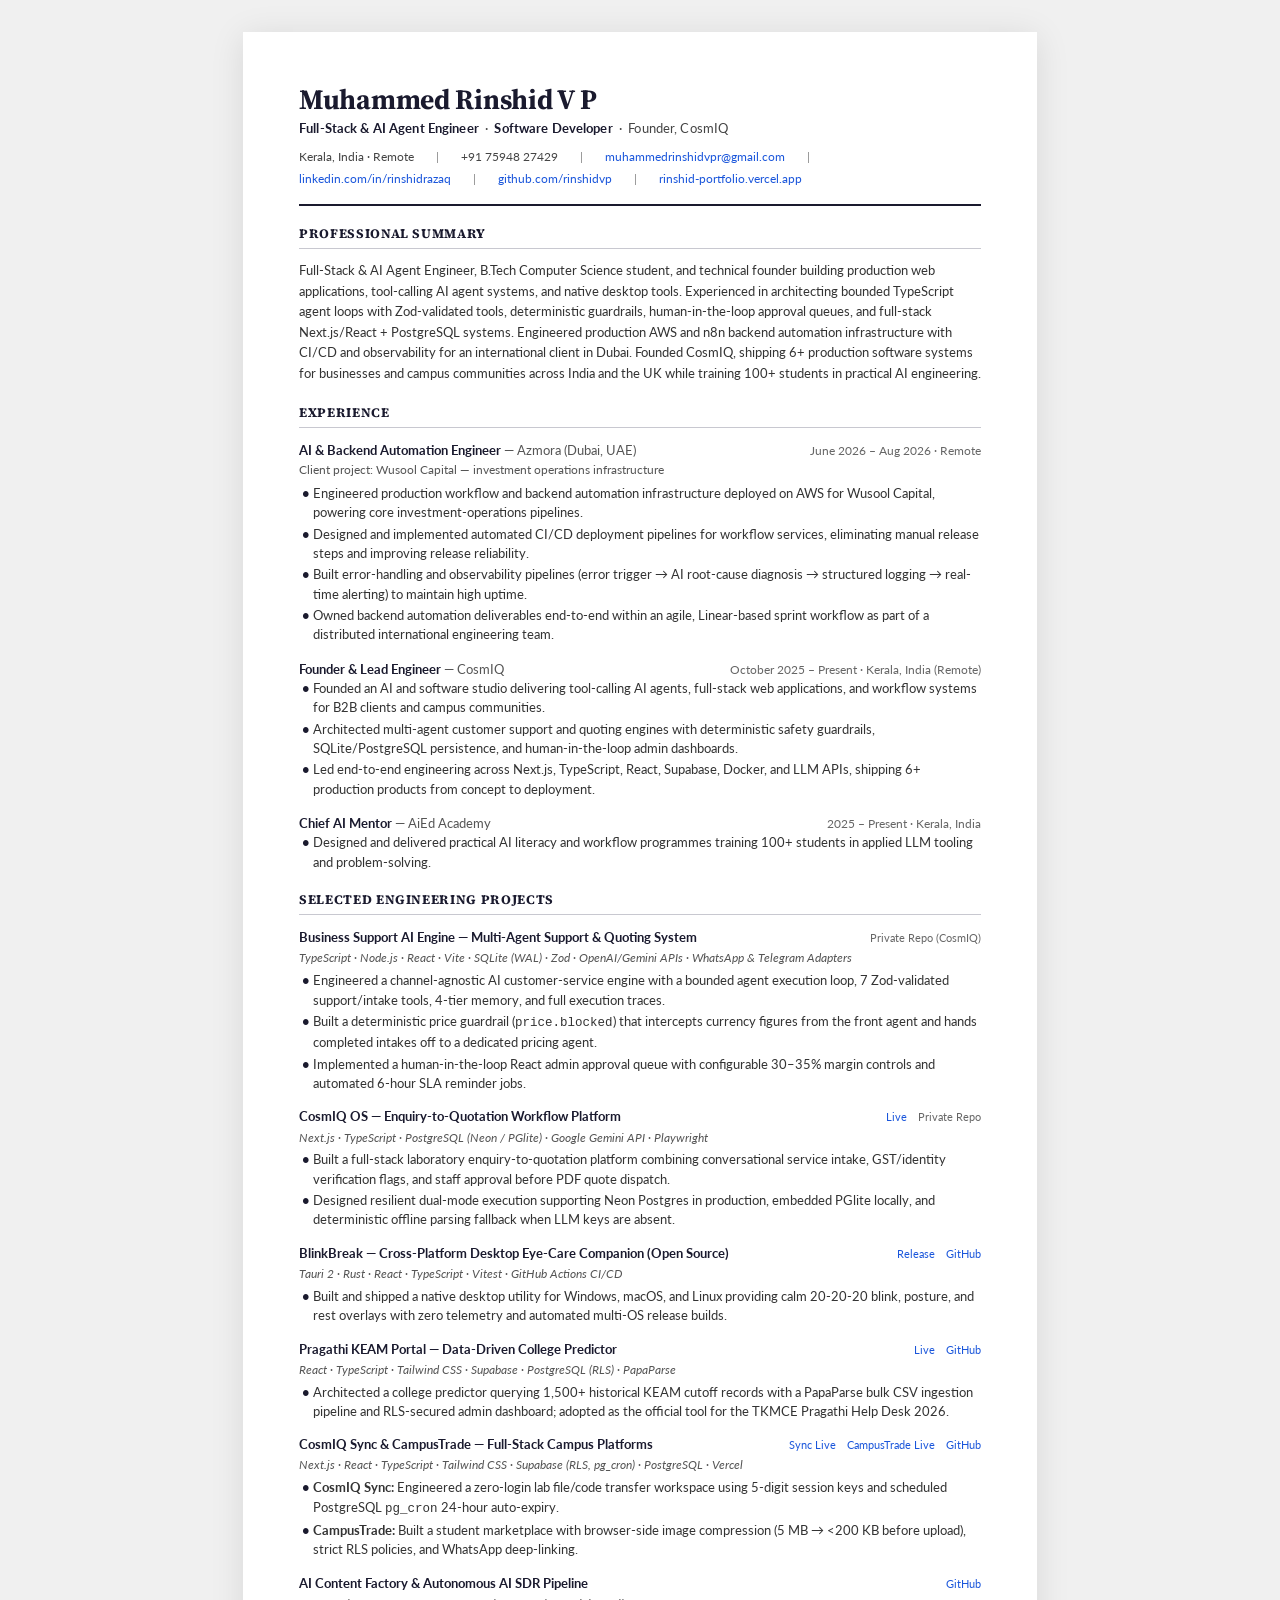
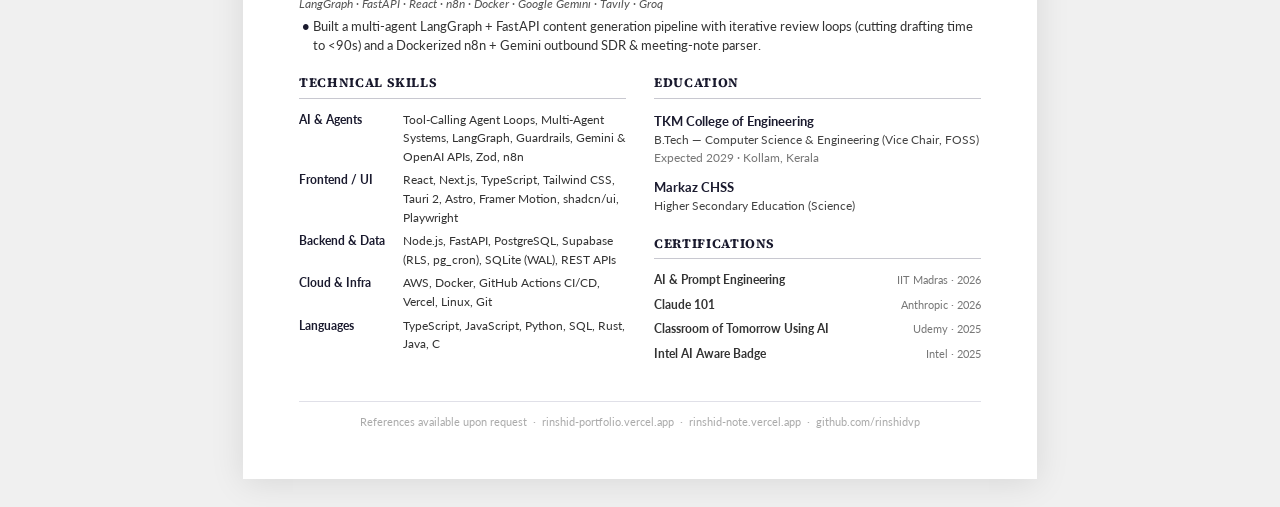
==== Rinshid_CV.html @ 0d2c5be7 "Position portfolio and CV around Full-Stack and AI Agent engineering" ====
<!DOCTYPE html>
<html lang="en">
<head>
<meta charset="UTF-8">
<meta name="viewport" content="width=device-width, initial-scale=1.0">
<title>Muhammed Rinshid V P — CV</title>
<link href="https://fonts.googleapis.com/css2?family=Lato:wght@300;400;700;900&family=Source+Serif+4:wght@400;600;700&display=swap" rel="stylesheet">
<style>
  * { margin: 0; padding: 0; box-sizing: border-box; }

  body {
    font-family: 'Lato', Arial, sans-serif;
    background: #f0f0f0;
    color: #1a1a1a;
    font-size: 13px;
    line-height: 1.55;
    -webkit-print-color-adjust: exact;
    print-color-adjust: exact;
  }

  .page {
    max-width: 794px;
    margin: 32px auto;
    background: #ffffff;
    padding: 52px 56px 48px;
    box-shadow: 0 4px 32px rgba(0,0,0,0.10);
  }

  /* HEADER */
  .header {
    border-bottom: 2.5px solid #1a1a2e;
    padding-bottom: 16px;
    margin-bottom: 18px;
  }

  h1 {
    font-family: 'Source Serif 4', Georgia, serif;
    font-size: 28px;
    font-weight: 700;
    letter-spacing: -0.01em;
    color: #1a1a2e;
    line-height: 1.1;
  }

  .headline {
    font-size: 12.5px;
    color: #444;
    margin-top: 4px;
    font-weight: 400;
    letter-spacing: 0.01em;
  }

  .headline span {
    color: #1a1a2e;
    font-weight: 700;
  }

  .contact-row {
    display: flex;
    flex-wrap: wrap;
    gap: 4px 20px;
    margin-top: 10px;
    font-size: 11.5px;
    color: #444;
  }

  .contact-row a {
    color: #1a56db;
    text-decoration: none;
  }

  .contact-row a:hover { text-decoration: underline; }

  .contact-row .c { color: #888; margin: 0 2px; }

  /* SECTION */
  .section {
    margin-bottom: 18px;
  }

  .section-title {
    font-family: 'Source Serif 4', Georgia, serif;
    font-size: 13px;
    font-weight: 700;
    letter-spacing: 0.05em;
    text-transform: uppercase;
    color: #1a1a2e;
    border-bottom: 1px solid #c8c8d0;
    padding-bottom: 4px;
    margin-bottom: 12px;
  }

  /* SUMMARY */
  .summary p {
    font-size: 12.5px;
    color: #333;
    line-height: 1.65;
  }

  /* EXPERIENCE */
  .exp-item {
    margin-bottom: 14px;
  }

  .exp-top {
    display: flex;
    justify-content: space-between;
    align-items: baseline;
    gap: 8px;
  }

  .exp-role {
    font-weight: 700;
    font-size: 13px;
    color: #1a1a2e;
  }

  .exp-company {
    font-weight: 400;
    color: #555;
  }

  .exp-date {
    font-size: 11.5px;
    color: #666;
    white-space: nowrap;
    flex-shrink: 0;
  }

  .exp-sub {
    font-size: 11.5px;
    color: #555;
    margin-bottom: 5px;
    margin-top: 1px;
  }

  .bullets {
    list-style: none;
    padding: 0;
  }

  .bullets li {
    font-size: 12.5px;
    color: #333;
    padding-left: 14px;
    position: relative;
    margin-bottom: 2px;
    line-height: 1.55;
  }

  .bullets li::before {
    content: '•';
    position: absolute;
    left: 3px;
    color: #1a1a2e;
    font-weight: 700;
  }

  /* PROJECTS */
  .proj-item {
    margin-bottom: 13px;
  }

  .proj-top {
    display: flex;
    justify-content: space-between;
    align-items: baseline;
    gap: 8px;
  }

  .proj-name {
    font-weight: 700;
    font-size: 13px;
    color: #1a1a2e;
  }

  .proj-links {
    font-size: 11px;
    color: #1a56db;
    white-space: nowrap;
    flex-shrink: 0;
  }

  .proj-links a {
    color: #1a56db;
    text-decoration: none;
    margin-left: 8px;
  }

  .proj-tech {
    font-size: 11.5px;
    color: #555;
    font-style: italic;
    margin: 2px 0 4px;
  }

  /* TWO-COL LOWER */
  .two-col {
    display: grid;
    grid-template-columns: 1fr 1fr;
    gap: 28px;
  }

  /* SKILLS */
  .skill-row {
    display: flex;
    margin-bottom: 5px;
    gap: 8px;
    align-items: baseline;
  }

  .skill-cat {
    font-weight: 700;
    font-size: 12px;
    color: #1a1a2e;
    min-width: 96px;
    flex-shrink: 0;
  }

  .skill-list {
    font-size: 12px;
    color: #333;
  }

  /* EDUCATION */
  .edu-item {
    margin-bottom: 10px;
  }

  .edu-school {
    font-weight: 700;
    font-size: 13px;
    color: #1a1a2e;
  }

  .edu-degree {
    font-size: 12px;
    color: #444;
  }

  .edu-year {
    font-size: 11.5px;
    color: #777;
  }

  /* CERTS */
  .cert-item {
    margin-bottom: 6px;
    display: flex;
    justify-content: space-between;
    align-items: baseline;
  }

  .cert-name {
    font-size: 12px;
    color: #333;
    font-weight: 700;
  }

  .cert-org {
    font-size: 11px;
    color: #777;
    white-space: nowrap;
  }

  /* FOOTER */
  .footer {
    margin-top: 20px;
    padding-top: 12px;
    border-top: 1px solid #e0e0e8;
    text-align: center;
    font-size: 10.5px;
    color: #aaa;
  }

  @media print {
    body { background: #fff; }
    .page { margin: 0; box-shadow: none; padding: 40px 48px; }
  }
</style>
</head>
<body>
<div class="page">

  <!-- HEADER -->
  <div class="header">
    <h1>Muhammed Rinshid V P</h1>
    <div class="headline">
      <span>Full-Stack &amp; AI Agent Engineer</span> &nbsp;·&nbsp;
      <span>Software Developer</span> &nbsp;·&nbsp;
      Founder, CosmIQ
    </div>
    <div class="contact-row">
      <span>Kerala, India · Remote</span>
      <span class="c">|</span>
      <span>+91 75948 27429</span>
      <span class="c">|</span>
      <a href="mailto:muhammedrinshidvpr@gmail.com">muhammedrinshidvpr@gmail.com</a>
      <span class="c">|</span>
      <a href="https://linkedin.com/in/rinshidrazaq">linkedin.com/in/rinshidrazaq</a>
      <span class="c">|</span>
      <a href="https://github.com/rinshidvp">github.com/rinshidvp</a>
      <span class="c">|</span>
      <a href="https://rinshid-portfolio.vercel.app">rinshid-portfolio.vercel.app</a>
    </div>
  </div>

  <!-- PROFESSIONAL SUMMARY -->
  <div class="section summary">
    <div class="section-title">Professional Summary</div>
    <p>
      Full-Stack &amp; AI Agent Engineer, B.Tech Computer Science student, and technical founder building production web applications, tool-calling AI agent systems, and native desktop tools. Experienced in architecting bounded TypeScript agent loops with Zod-validated tools, deterministic guardrails, human-in-the-loop approval queues, and full-stack Next.js/React + PostgreSQL systems. Engineered production AWS and n8n backend automation infrastructure with CI/CD and observability for an international client in Dubai. Founded CosmIQ, shipping 6+ production software systems for businesses and campus communities across India and the UK while training 100+ students in practical AI engineering.
    </p>
  </div>

  <!-- EXPERIENCE -->
  <div class="section">
    <div class="section-title">Experience</div>

    <div class="exp-item">
      <div class="exp-top">
        <div class="exp-role">AI &amp; Backend Automation Engineer <span class="exp-company">— Azmora (Dubai, UAE)</span></div>
        <div class="exp-date">June 2026 – Aug 2026 · Remote</div>
      </div>
      <div class="exp-sub">Client project: Wusool Capital — investment operations infrastructure</div>
      <ul class="bullets">
        <li>Engineered production workflow and backend automation infrastructure deployed on AWS for Wusool Capital, powering core investment-operations pipelines.</li>
        <li>Designed and implemented automated CI/CD deployment pipelines for workflow services, eliminating manual release steps and improving release reliability.</li>
        <li>Built error-handling and observability pipelines (error trigger → AI root-cause diagnosis → structured logging → real-time alerting) to maintain high uptime.</li>
        <li>Owned backend automation deliverables end-to-end within an agile, Linear-based sprint workflow as part of a distributed international engineering team.</li>
      </ul>
    </div>

    <div class="exp-item">
      <div class="exp-top">
        <div class="exp-role">Founder &amp; Lead Engineer <span class="exp-company">— CosmIQ</span></div>
        <div class="exp-date">October 2025 – Present · Kerala, India (Remote)</div>
      </div>
      <ul class="bullets">
        <li>Founded an AI and software studio delivering tool-calling AI agents, full-stack web applications, and workflow systems for B2B clients and campus communities.</li>
        <li>Architected multi-agent customer support and quoting engines with deterministic safety guardrails, SQLite/PostgreSQL persistence, and human-in-the-loop admin dashboards.</li>
        <li>Led end-to-end engineering across Next.js, TypeScript, React, Supabase, Docker, and LLM APIs, shipping 6+ production products from concept to deployment.</li>
      </ul>
    </div>

    <div class="exp-item">
      <div class="exp-top">
        <div class="exp-role">Chief AI Mentor <span class="exp-company">— AiEd Academy</span></div>
        <div class="exp-date">2025 – Present · Kerala, India</div>
      </div>
      <ul class="bullets">
        <li>Designed and delivered practical AI literacy and workflow programmes training 100+ students in applied LLM tooling and problem-solving.</li>
      </ul>
    </div>
  </div>

  <!-- PROJECTS -->
  <div class="section">
    <div class="section-title">Selected Engineering Projects</div>

    <div class="proj-item">
      <div class="proj-top">
        <div class="proj-name">Business Support AI Engine — Multi-Agent Support &amp; Quoting System</div>
        <div class="proj-links">
          <span style="color:#666;">Private Repo (CosmIQ)</span>
        </div>
      </div>
      <div class="proj-tech">TypeScript · Node.js · React · Vite · SQLite (WAL) · Zod · OpenAI/Gemini APIs · WhatsApp &amp; Telegram Adapters</div>
      <ul class="bullets">
        <li>Engineered a channel-agnostic AI customer-service engine with a bounded agent execution loop, 7 Zod-validated support/intake tools, 4-tier memory, and full execution traces.</li>
        <li>Built a deterministic price guardrail (<code>price.blocked</code>) that intercepts currency figures from the front agent and hands completed intakes off to a dedicated pricing agent.</li>
        <li>Implemented a human-in-the-loop React admin approval queue with configurable 30–35% margin controls and automated 6-hour SLA reminder jobs.</li>
      </ul>
    </div>

    <div class="proj-item">
      <div class="proj-top">
        <div class="proj-name">CosmIQ OS — Enquiry-to-Quotation Workflow Platform</div>
        <div class="proj-links">
          <a href="https://cosmiq-os.vercel.app/">Live</a>
          <span style="color:#666; margin-left:8px;">Private Repo</span>
        </div>
      </div>
      <div class="proj-tech">Next.js · TypeScript · PostgreSQL (Neon / PGlite) · Google Gemini API · Playwright</div>
      <ul class="bullets">
        <li>Built a full-stack laboratory enquiry-to-quotation platform combining conversational service intake, GST/identity verification flags, and staff approval before PDF quote dispatch.</li>
        <li>Designed resilient dual-mode execution supporting Neon Postgres in production, embedded PGlite locally, and deterministic offline parsing fallback when LLM keys are absent.</li>
      </ul>
    </div>

    <div class="proj-item">
      <div class="proj-top">
        <div class="proj-name">BlinkBreak — Cross-Platform Desktop Eye-Care Companion (Open Source)</div>
        <div class="proj-links">
          <a href="https://github.com/rinshidvp/blinkbreak/releases/latest">Release</a>
          <a href="https://github.com/rinshidvp/blinkbreak">GitHub</a>
        </div>
      </div>
      <div class="proj-tech">Tauri 2 · Rust · React · TypeScript · Vitest · GitHub Actions CI/CD</div>
      <ul class="bullets">
        <li>Built and shipped a native desktop utility for Windows, macOS, and Linux providing calm 20-20-20 blink, posture, and rest overlays with zero telemetry and automated multi-OS release builds.</li>
      </ul>
    </div>

    <div class="proj-item">
      <div class="proj-top">
        <div class="proj-name">Pragathi KEAM Portal — Data-Driven College Predictor</div>
        <div class="proj-links">
          <a href="https://pragathi-keam-portal.lovable.app/">Live</a>
          <a href="https://github.com/rinshidvp/pragathi-keam-portal">GitHub</a>
        </div>
      </div>
      <div class="proj-tech">React · TypeScript · Tailwind CSS · Supabase · PostgreSQL (RLS) · PapaParse</div>
      <ul class="bullets">
        <li>Architected a college predictor querying 1,500+ historical KEAM cutoff records with a PapaParse bulk CSV ingestion pipeline and RLS-secured admin dashboard; adopted as the official tool for the TKMCE Pragathi Help Desk 2026.</li>
      </ul>
    </div>

    <div class="proj-item">
      <div class="proj-top">
        <div class="proj-name">CosmIQ Sync &amp; CampusTrade — Full-Stack Campus Platforms</div>
        <div class="proj-links">
          <a href="https://cosmiq-sync.vercel.app/">Sync Live</a>
          <a href="https://campustrade-cosmiq.vercel.app/">CampusTrade Live</a>
          <a href="https://github.com/rinshidvp/cosmiq-sync">GitHub</a>
        </div>
      </div>
      <div class="proj-tech">Next.js · React · TypeScript · Tailwind CSS · Supabase (RLS, pg_cron) · PostgreSQL · Vercel</div>
      <ul class="bullets">
        <li><strong>CosmIQ Sync:</strong> Engineered a zero-login lab file/code transfer workspace using 5-digit session keys and scheduled PostgreSQL <code>pg_cron</code> 24-hour auto-expiry.</li>
        <li><strong>CampusTrade:</strong> Built a student marketplace with browser-side image compression (5 MB → &lt;200 KB before upload), strict RLS policies, and WhatsApp deep-linking.</li>
      </ul>
    </div>

    <div class="proj-item">
      <div class="proj-top">
        <div class="proj-name">AI Content Factory &amp; Autonomous AI SDR Pipeline</div>
        <div class="proj-links">
          <a href="https://github.com/rinshidvp/ai-meeting-architect">GitHub</a>
        </div>
      </div>
      <div class="proj-tech">LangGraph · FastAPI · React · n8n · Docker · Google Gemini · Tavily · Groq</div>
      <ul class="bullets">
        <li>Built a multi-agent LangGraph + FastAPI content generation pipeline with iterative review loops (cutting drafting time to &lt;90s) and a Dockerized n8n + Gemini outbound SDR &amp; meeting-note parser.</li>
      </ul>
    </div>
  </div>

  <!-- SKILLS + EDUCATION/CERTS -->
  <div class="two-col">
    <div>
      <!-- SKILLS -->
      <div class="section">
        <div class="section-title">Technical Skills</div>
        <div class="skill-row">
          <span class="skill-cat">AI &amp; Agents</span>
          <span class="skill-list">Tool-Calling Agent Loops, Multi-Agent Systems, LangGraph, Guardrails, Gemini &amp; OpenAI APIs, Zod, n8n</span>
        </div>
        <div class="skill-row">
          <span class="skill-cat">Frontend / UI</span>
          <span class="skill-list">React, Next.js, TypeScript, Tailwind CSS, Tauri 2, Astro, Framer Motion, shadcn/ui, Playwright</span>
        </div>
        <div class="skill-row">
          <span class="skill-cat">Backend &amp; Data</span>
          <span class="skill-list">Node.js, FastAPI, PostgreSQL, Supabase (RLS, pg_cron), SQLite (WAL), REST APIs</span>
        </div>
        <div class="skill-row">
          <span class="skill-cat">Cloud &amp; Infra</span>
          <span class="skill-list">AWS, Docker, GitHub Actions CI/CD, Vercel, Linux, Git</span>
        </div>
        <div class="skill-row">
          <span class="skill-cat">Languages</span>
          <span class="skill-list">TypeScript, JavaScript, Python, SQL, Rust, Java, C</span>
        </div>
      </div>
    </div>

    <div>
      <!-- EDUCATION -->
      <div class="section">
        <div class="section-title">Education</div>
        <div class="edu-item">
          <div class="edu-school">TKM College of Engineering</div>
          <div class="edu-degree">B.Tech — Computer Science &amp; Engineering (Vice Chair, FOSS)</div>
          <div class="edu-year">Expected 2029 · Kollam, Kerala</div>
        </div>
        <div class="edu-item">
          <div class="edu-school">Markaz CHSS</div>
          <div class="edu-degree">Higher Secondary Education (Science)</div>
        </div>
      </div>

      <!-- CERTIFICATIONS -->
      <div class="section">
        <div class="section-title">Certifications</div>
        <div class="cert-item">
          <span class="cert-name">AI &amp; Prompt Engineering</span>
          <span class="cert-org">IIT Madras · 2026</span>
        </div>
        <div class="cert-item">
          <span class="cert-name">Claude 101</span>
          <span class="cert-org">Anthropic · 2026</span>
        </div>
        <div class="cert-item">
          <span class="cert-name">Classroom of Tomorrow Using AI</span>
          <span class="cert-org">Udemy · 2025</span>
        </div>
        <div class="cert-item">
          <span class="cert-name">Intel AI Aware Badge</span>
          <span class="cert-org">Intel · 2025</span>
        </div>
      </div>
    </div>
  </div>

  <!-- FOOTER -->
  <div class="footer">
    References available upon request &nbsp;·&nbsp; rinshid-portfolio.vercel.app &nbsp;·&nbsp; rinshid-note.vercel.app &nbsp;·&nbsp; github.com/rinshidvp
  </div>

</div>
</body>
</html>
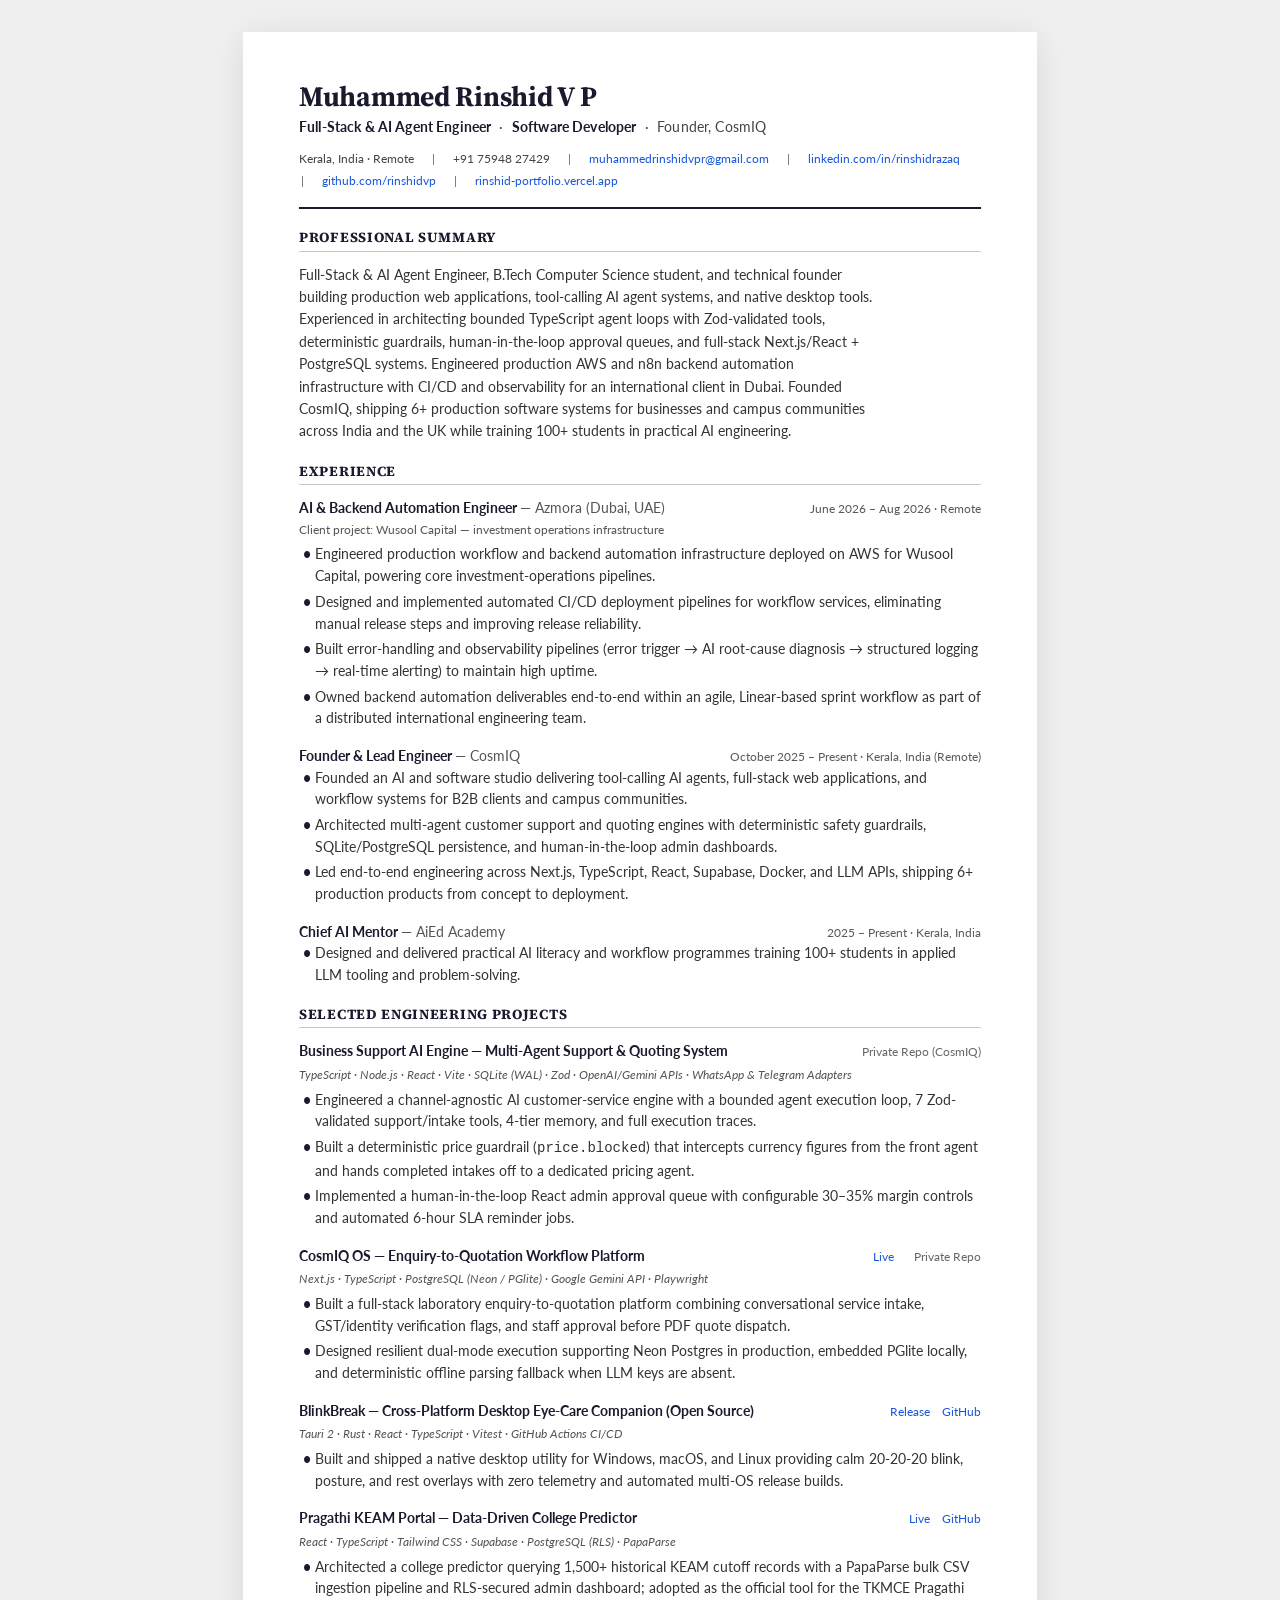
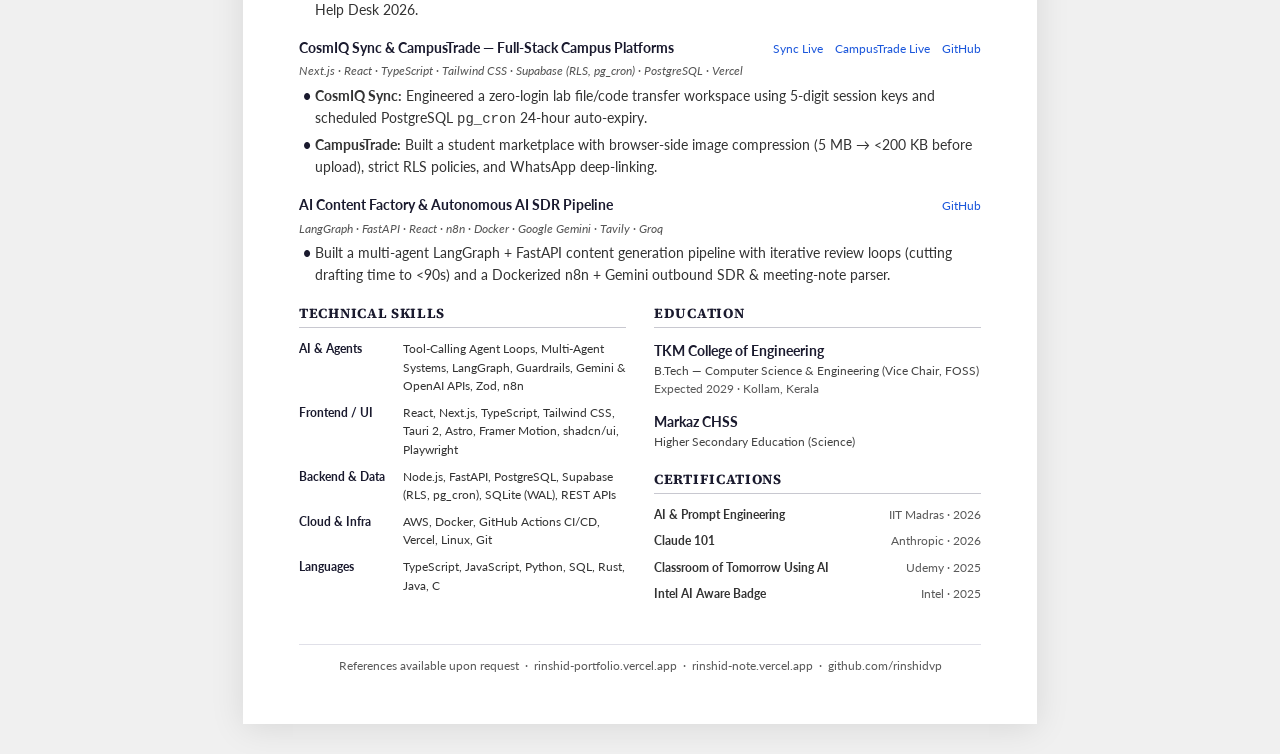
==== commit 8fc4fb83: "Polish UI/UX typography, touch targets, contrast, and mobile CV layout" ====
--- a/Rinshid_CV.html
+++ b/Rinshid_CV.html
@@ -12,7 +12,7 @@
     font-family: 'Lato', Arial, sans-serif;
     background: #f0f0f0;
     color: #1a1a1a;
-    font-size: 13px;
+    font-size: 14px;
     line-height: 1.55;
     -webkit-print-color-adjust: exact;
     print-color-adjust: exact;
@@ -22,15 +22,15 @@
     max-width: 794px;
     margin: 32px auto;
     background: #ffffff;
-    padding: 52px 56px 48px;
+    padding: 48px 56px;
     box-shadow: 0 4px 32px rgba(0,0,0,0.10);
   }
 
   /* HEADER */
   .header {
-    border-bottom: 2.5px solid #1a1a2e;
+    border-bottom: 2px solid #1a1a2e;
     padding-bottom: 16px;
-    margin-bottom: 18px;
+    margin-bottom: 20px;
   }
 
   h1 {
@@ -39,11 +39,11 @@
     font-weight: 700;
     letter-spacing: -0.01em;
     color: #1a1a2e;
-    line-height: 1.1;
+    line-height: 1.15;
   }
 
   .headline {
-    font-size: 12.5px;
+    font-size: 14px;
     color: #444;
     margin-top: 4px;
     font-weight: 400;
@@ -58,9 +58,10 @@
   .contact-row {
     display: flex;
     flex-wrap: wrap;
-    gap: 4px 20px;
-    margin-top: 10px;
-    font-size: 11.5px;
+    align-items: center;
+    gap: 4px 16px;
+    margin-top: 12px;
+    font-size: 12px;
     color: #444;
   }
 
@@ -69,18 +70,24 @@
     text-decoration: none;
   }
 
-  .contact-row a:hover { text-decoration: underline; }
-
-  .contact-row .c { color: #888; margin: 0 2px; }
+  .contact-row a:hover,
+  .proj-links a:hover { text-decoration: underline; }
+
+  a:focus-visible {
+    outline: 2px solid #1a56db;
+    outline-offset: 2px;
+  }
+
+  .contact-row .c { color: #666; margin: 0 2px; }
 
   /* SECTION */
   .section {
-    margin-bottom: 18px;
+    margin-bottom: 20px;
   }
 
   .section-title {
     font-family: 'Source Serif 4', Georgia, serif;
-    font-size: 13px;
+    font-size: 14px;
     font-weight: 700;
     letter-spacing: 0.05em;
     text-transform: uppercase;
@@ -88,30 +95,32 @@
     border-bottom: 1px solid #c8c8d0;
     padding-bottom: 4px;
     margin-bottom: 12px;
+    line-height: 1.25;
   }
 
   /* SUMMARY */
   .summary p {
-    font-size: 12.5px;
+    font-size: 14px;
     color: #333;
-    line-height: 1.65;
+    line-height: 1.6;
+    max-width: 72ch;
   }
 
   /* EXPERIENCE */
   .exp-item {
-    margin-bottom: 14px;
+    margin-bottom: 16px;
   }
 
   .exp-top {
     display: flex;
     justify-content: space-between;
     align-items: baseline;
-    gap: 8px;
+    gap: 8px 16px;
   }
 
   .exp-role {
     font-weight: 700;
-    font-size: 13px;
+    font-size: 14px;
     color: #1a1a2e;
   }
 
@@ -121,17 +130,17 @@
   }
 
   .exp-date {
-    font-size: 11.5px;
-    color: #666;
+    font-size: 12px;
+    color: #595959;
     white-space: nowrap;
     flex-shrink: 0;
   }
 
   .exp-sub {
-    font-size: 11.5px;
+    font-size: 12px;
     color: #555;
-    margin-bottom: 5px;
-    margin-top: 1px;
+    margin-bottom: 4px;
+    margin-top: 2px;
   }
 
   .bullets {
@@ -140,58 +149,60 @@
   }
 
   .bullets li {
-    font-size: 12.5px;
+    font-size: 14px;
     color: #333;
-    padding-left: 14px;
+    padding-left: 16px;
     position: relative;
-    margin-bottom: 2px;
+    margin-bottom: 4px;
     line-height: 1.55;
   }
 
   .bullets li::before {
     content: '•';
     position: absolute;
-    left: 3px;
+    left: 4px;
     color: #1a1a2e;
     font-weight: 700;
   }
 
   /* PROJECTS */
   .proj-item {
-    margin-bottom: 13px;
+    margin-bottom: 16px;
   }
 
   .proj-top {
     display: flex;
     justify-content: space-between;
     align-items: baseline;
-    gap: 8px;
+    gap: 8px 16px;
   }
 
   .proj-name {
     font-weight: 700;
-    font-size: 13px;
+    font-size: 14px;
     color: #1a1a2e;
   }
 
   .proj-links {
-    font-size: 11px;
+    font-size: 12px;
     color: #1a56db;
     white-space: nowrap;
     flex-shrink: 0;
+    display: inline-flex;
+    flex-wrap: wrap;
+    gap: 4px 12px;
   }
 
   .proj-links a {
     color: #1a56db;
     text-decoration: none;
-    margin-left: 8px;
   }
 
   .proj-tech {
-    font-size: 11.5px;
+    font-size: 12px;
     color: #555;
     font-style: italic;
-    margin: 2px 0 4px;
+    margin: 4px 0;
   }
 
   /* TWO-COL LOWER */
@@ -204,7 +215,7 @@
   /* SKILLS */
   .skill-row {
     display: flex;
-    margin-bottom: 5px;
+    margin-bottom: 8px;
     gap: 8px;
     align-items: baseline;
   }
@@ -224,12 +235,12 @@
 
   /* EDUCATION */
   .edu-item {
-    margin-bottom: 10px;
+    margin-bottom: 12px;
   }
 
   .edu-school {
     font-weight: 700;
-    font-size: 13px;
+    font-size: 14px;
     color: #1a1a2e;
   }
 
@@ -239,16 +250,17 @@
   }
 
   .edu-year {
-    font-size: 11.5px;
-    color: #777;
+    font-size: 12px;
+    color: #595959;
   }
 
   /* CERTS */
   .cert-item {
-    margin-bottom: 6px;
+    margin-bottom: 8px;
     display: flex;
     justify-content: space-between;
     align-items: baseline;
+    gap: 8px;
   }
 
   .cert-name {
@@ -258,8 +270,8 @@
   }
 
   .cert-org {
-    font-size: 11px;
-    color: #777;
+    font-size: 12px;
+    color: #595959;
     white-space: nowrap;
   }
 
@@ -269,13 +281,60 @@
     padding-top: 12px;
     border-top: 1px solid #e0e0e8;
     text-align: center;
-    font-size: 10.5px;
-    color: #aaa;
+    font-size: 12px;
+    color: #595959;
+  }
+
+  @media (max-width: 640px) {
+    .page {
+      margin: 0;
+      padding: 24px 20px;
+      box-shadow: none;
+    }
+    .contact-row {
+      gap: 4px 12px;
+    }
+    .contact-row .c {
+      display: none;
+    }
+    .contact-row a,
+    .proj-links a {
+      display: inline-flex;
+      align-items: center;
+      min-height: 40px;
+      padding: 4px 0;
+    }
+    .exp-top,
+    .proj-top,
+    .cert-item {
+      flex-direction: column;
+      align-items: flex-start;
+      gap: 2px;
+    }
+    .exp-date,
+    .proj-links,
+    .cert-org {
+      white-space: normal;
+    }
+    .two-col {
+      grid-template-columns: 1fr;
+      gap: 16px;
+    }
+    .skill-row {
+      flex-direction: column;
+      gap: 2px;
+    }
+    .skill-cat {
+      min-width: 0;
+    }
   }
 
   @media print {
-    body { background: #fff; }
-    .page { margin: 0; box-shadow: none; padding: 40px 48px; }
+    body { background: #fff; font-size: 12px; }
+    .page { margin: 0; box-shadow: none; padding: 36px 44px; }
+    .summary p, .bullets li { font-size: 12px; max-width: none; }
+    .section { margin-bottom: 14px; }
+    .exp-item, .proj-item { margin-bottom: 12px; }
   }
 </style>
 </head>
@@ -307,7 +366,7 @@
 
   <!-- PROFESSIONAL SUMMARY -->
   <div class="section summary">
-    <div class="section-title">Professional Summary</div>
+    <h2 class="section-title">Professional Summary</h2>
     <p>
       Full-Stack &amp; AI Agent Engineer, B.Tech Computer Science student, and technical founder building production web applications, tool-calling AI agent systems, and native desktop tools. Experienced in architecting bounded TypeScript agent loops with Zod-validated tools, deterministic guardrails, human-in-the-loop approval queues, and full-stack Next.js/React + PostgreSQL systems. Engineered production AWS and n8n backend automation infrastructure with CI/CD and observability for an international client in Dubai. Founded CosmIQ, shipping 6+ production software systems for businesses and campus communities across India and the UK while training 100+ students in practical AI engineering.
     </p>
@@ -315,7 +374,7 @@
 
   <!-- EXPERIENCE -->
   <div class="section">
-    <div class="section-title">Experience</div>
+    <h2 class="section-title">Experience</h2>
 
     <div class="exp-item">
       <div class="exp-top">
@@ -356,7 +415,7 @@
 
   <!-- PROJECTS -->
   <div class="section">
-    <div class="section-title">Selected Engineering Projects</div>
+    <h2 class="section-title">Selected Engineering Projects</h2>
 
     <div class="proj-item">
       <div class="proj-top">
@@ -451,7 +510,7 @@
     <div>
       <!-- SKILLS -->
       <div class="section">
-        <div class="section-title">Technical Skills</div>
+        <h2 class="section-title">Technical Skills</h2>
         <div class="skill-row">
           <span class="skill-cat">AI &amp; Agents</span>
           <span class="skill-list">Tool-Calling Agent Loops, Multi-Agent Systems, LangGraph, Guardrails, Gemini &amp; OpenAI APIs, Zod, n8n</span>
@@ -478,7 +537,7 @@
     <div>
       <!-- EDUCATION -->
       <div class="section">
-        <div class="section-title">Education</div>
+        <h2 class="section-title">Education</h2>
         <div class="edu-item">
           <div class="edu-school">TKM College of Engineering</div>
           <div class="edu-degree">B.Tech — Computer Science &amp; Engineering (Vice Chair, FOSS)</div>
@@ -492,7 +551,7 @@
 
       <!-- CERTIFICATIONS -->
       <div class="section">
-        <div class="section-title">Certifications</div>
+        <h2 class="section-title">Certifications</h2>
         <div class="cert-item">
           <span class="cert-name">AI &amp; Prompt Engineering</span>
           <span class="cert-org">IIT Madras · 2026</span>
